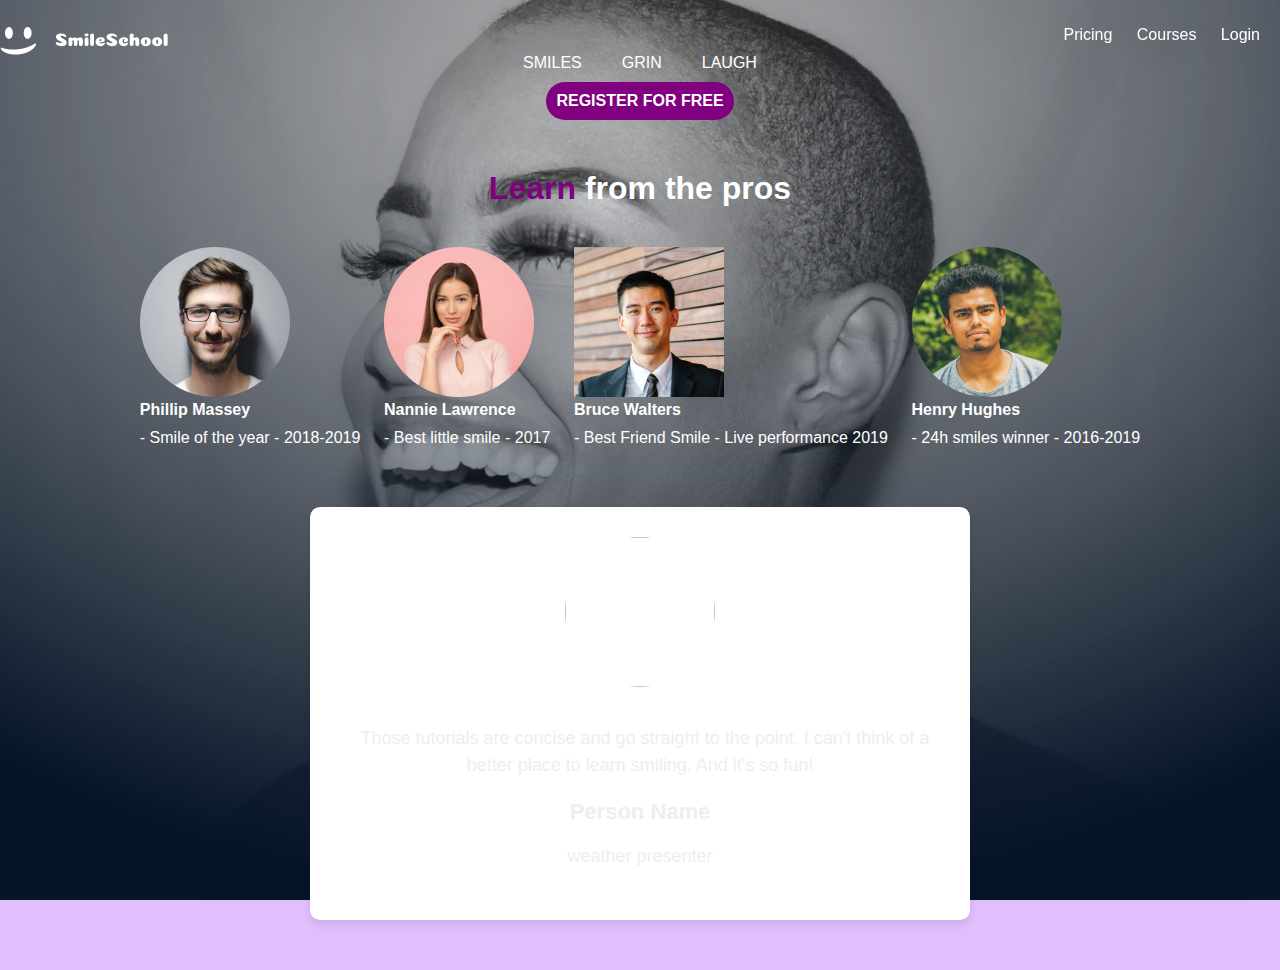
==== index.html @ 09c54f65 "new workk" ====
<!DOCTYPE html>
<html>
<head>
  <link rel="stylesheet" href="styles.css">
<title>Get Schooled</title>
</head>
<body>
  <div class="container">
    <div class="title"><strong>Get schooled </strong> </div>
    <div class="buttons">
      <a href="#" class="button">SMILES</a>
      <a href="#" class="button">GRIN</a>
      <a href="#" class="button">LAUGH</a>
    </div>
    <a href="#" class="buttoner"> <strong> REGISTER FOR FREE </strong> </a>

    <div class="section">
      <div class="section-title"> <strong> <span>Learn</span> from the pros </strong> </div>
      <div class="cards">
        <div class="card">
          <img src="1.png" alt="Phillip Massey">
          <div class="card-title">Phillip Massey</div>
          <div class="card-description">- Smile of the year - 2018-2019</div>
        </div>
        <div class="card">
          <img src="3.png" alt="Nannie Lawrence">
          <div class="card-title">Nannie Lawrence</div>
          <div class="card-description">- Best little smile - 2017</div>
        </div>
        <div class="card">
          <img src="2.png" alt="Bruce Walters">
          <div class="card-title">Bruce Walters</div>
          <div class="card-description">- Best Friend Smile - Live performance 2019</div>
        </div>
        <div class="card">
          <img src="4.png" alt="Henry Hughes">
          <div class="card-title">Henry Hughes</div>
          <div class="card-description">- 24h smiles winner - 2016-2019</div>
        </div>
      </div>
    </div>
    <div class="logo">
      <a href="#">
        <img src="logo.png">
      </a>
    </div>
    <nav class="nav">
      <ul>
        <li><a href="#">Pricing</a></li>
        <li><a href="#">Courses</a></li>
        <li><a href="#">Login</a></li>
      </ul>
    </nav>
    <div class="containerr">
      <div class="testimonial">
        <img src="https://example.com/user_end.png">
        <p>
          &it; &it; Those tutorials are concise and go straight to the point. I can't think of a better
          place to learn smiling. And it's so fun!
        </p>
        <strong>Person Name</strong>
        <p>weather presenter</p>
</body>
</html>

</head>
<body>
---- styles.css ----
body {
    font-family: Arial, sans-serif;
    background:url(Object.png);
    color: #fff;
    background-size: cover;
    background-repeat: no-repeat;
    background-position: center center;
  }
  
  .container {
    display: flex;
    flex-direction: column;
    align-items: center;
    justify-content: center;
    height: 100vh;
    width: 100vw;
    color: #eee;
  }
  
  .title {
    font-size: 4em;
    margin-bottom: 20px;
  }
  
  .buttons {
    display: flex;
    justify-content: center;
    margin-top: 20px;
    color: #eee;
  }
  
  .button {
    color: white;
    padding: 10px 10px;
    margin: 0 10px;
    border-radius: 5px;
    text-decoration: none;
  }
  .logo img {
    max-height: 200px;
  }
  .button:hover {
    background-color: #eee;
  }
  .logo {
    display: flex;
    justify-content: center;
    align-items: center;
    top: 3%;
    left: 0%;
  position: fixed;
  }
  
  .section {
    display: flex;
    flex-direction: column;
    align-items: center;
    justify-content: center;
    margin-top: 50px;
    width: 80%;
    color: white;
    span {
        color: purple;
      }
  }
  
  .section-title {
    font-size: 2em;
    margin-bottom: 20px;
  }
  
  .cards {
    display: flex;
    justify-content: space-around;
    width: 100%;
    margin-top: 20px;
  }
  

  
  .card-title {
    font-weight: bold;
    margin-bottom: 10px;
  }
  
  .card-description {
    margin-bottom: 10px;
  }
  .nav {
    position: fixed;
    top: 0;
    right: 0;
    display: flex;
    justify-content: flex-end;
    align-items: center;
    color: #fff;
    padding: 10px 20px;
    width: 100%;
  }

  .nav a {
    color: #fff;
    text-decoration: none;
    margin-left: 20px;
  }

  .nav a:hover {
    color: #ccc;
  }
  .nav li {
    display: inline-block;
  }
.buttoner {
    color: white;
    padding: 10px 10px;
    margin: 0 10px;
    border-radius: 20px;
    text-decoration: none;
    background-color: purple;
}
body {
  background-color: #e0bfff;
  margin: 0;
  font-family: sans-serif;
}

.containerr {
  display: flex;
  align-items: center;
  justify-content: center;
  padding: 50px;
}

.testimonial {
  background-color: white;
  border-radius: 10px;
  padding: 30px;
  box-shadow: 0px 4px 8px rgba(0, 0, 0, 0.1);
  text-align: center;
  max-width: 600px;
}

.testimonial img {
  width: 150px;
  height: 150px;
  border-radius: 50%;
  margin-bottom: 20px;
}

.testimonial p {
  font-size: 18px;
  line-height: 1.5;
  margin-bottom: 20px;
}

.testimonial strong {
  font-size: 22px;
}
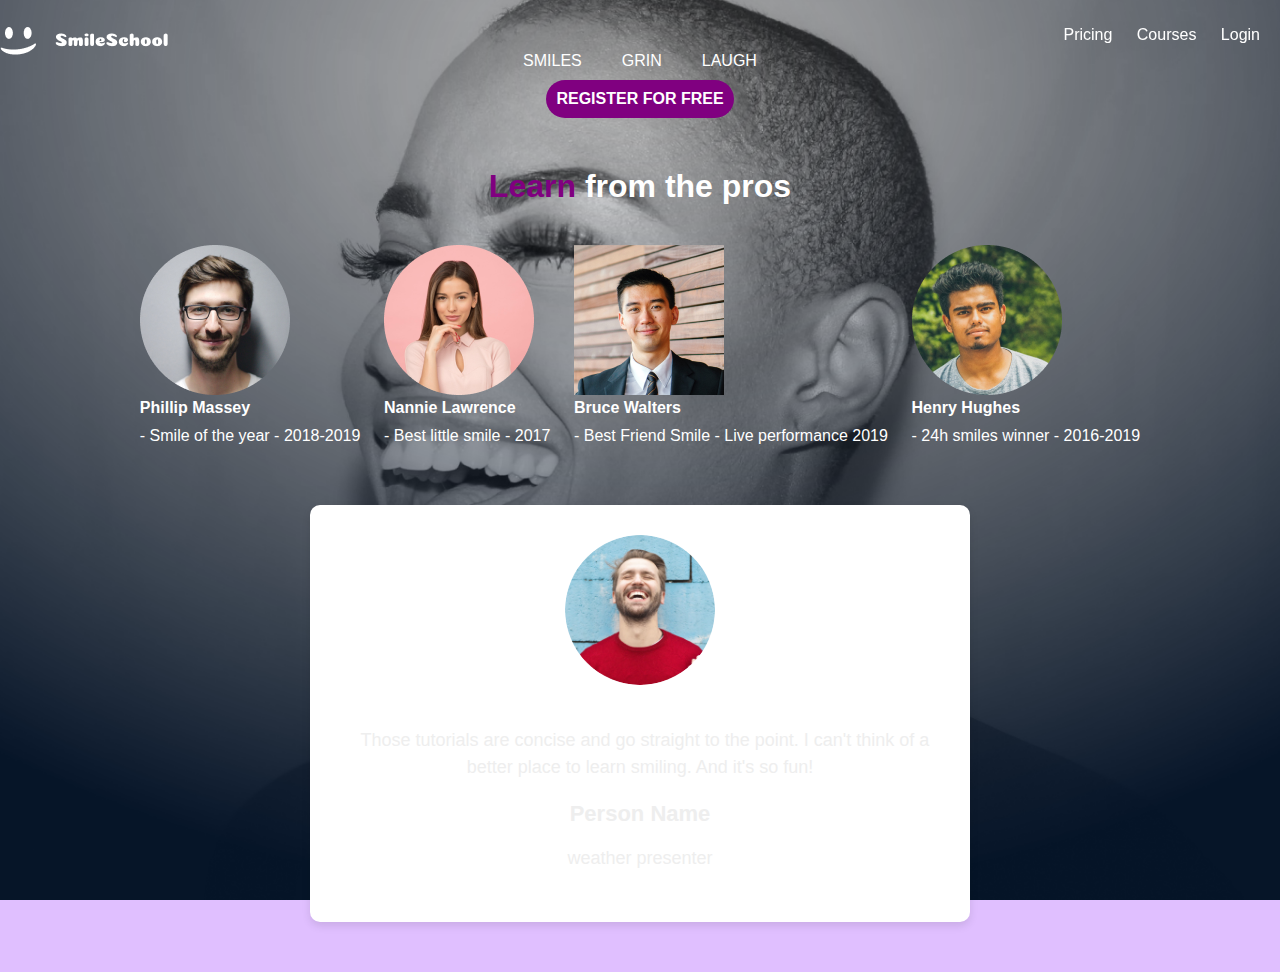
==== commit 591069e5: "new workk" ====
--- a/index.html
+++ b/index.html
@@ -53,7 +53,7 @@
     </nav>
     <div class="containerr">
       <div class="testimonial">
-        <img src="https://example.com/user_end.png">
+        <img src="5.png">
         <p>
           &it; &it; Those tutorials are concise and go straight to the point. I can't think of a better
           place to learn smiling. And it's so fun!
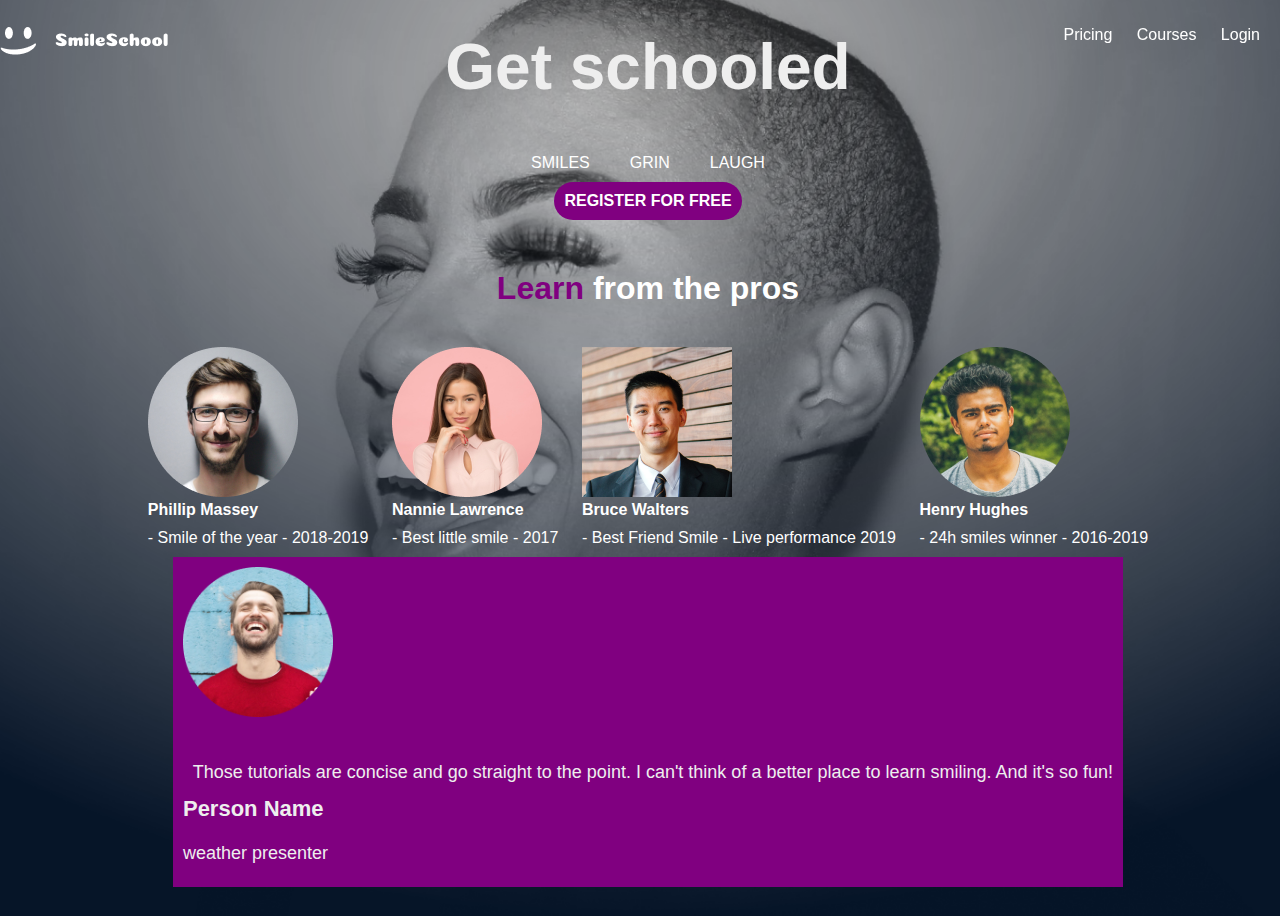
==== commit e2be7a87: "new workk" ====
--- a/index.html
+++ b/index.html
@@ -3,6 +3,8 @@
 <head>
   <link rel="stylesheet" href="styles.css">
 <title>Get Schooled</title>
+<meta charset="UTF-8">
+<meta name="viewport" content="width=divice-width, initial-scale=1.0">
 </head>
 <body>
   <div class="container">
--- a/styles.css
+++ b/styles.css
@@ -118,39 +118,29 @@
     text-decoration: none;
     background-color: purple;
 }
-body {
-  background-color: #e0bfff;
-  margin: 0;
-  font-family: sans-serif;
-}
+
 
 .containerr {
   display: flex;
   align-items: center;
   justify-content: center;
-  padding: 50px;
+  padding: 10px;
+  background-color: purple;
+  width: fit-content;
 }
 
-.testimonial {
-  background-color: white;
-  border-radius: 10px;
-  padding: 30px;
-  box-shadow: 0px 4px 8px rgba(0, 0, 0, 0.1);
-  text-align: center;
-  max-width: 600px;
-}
 
 .testimonial img {
   width: 150px;
   height: 150px;
-  border-radius: 50%;
+  border-radius: 10%;
   margin-bottom: 20px;
 }
 
 .testimonial p {
   font-size: 18px;
   line-height: 1.5;
-  margin-bottom: 20px;
+  margin-bottom: 10px;
 }
 
 .testimonial strong {
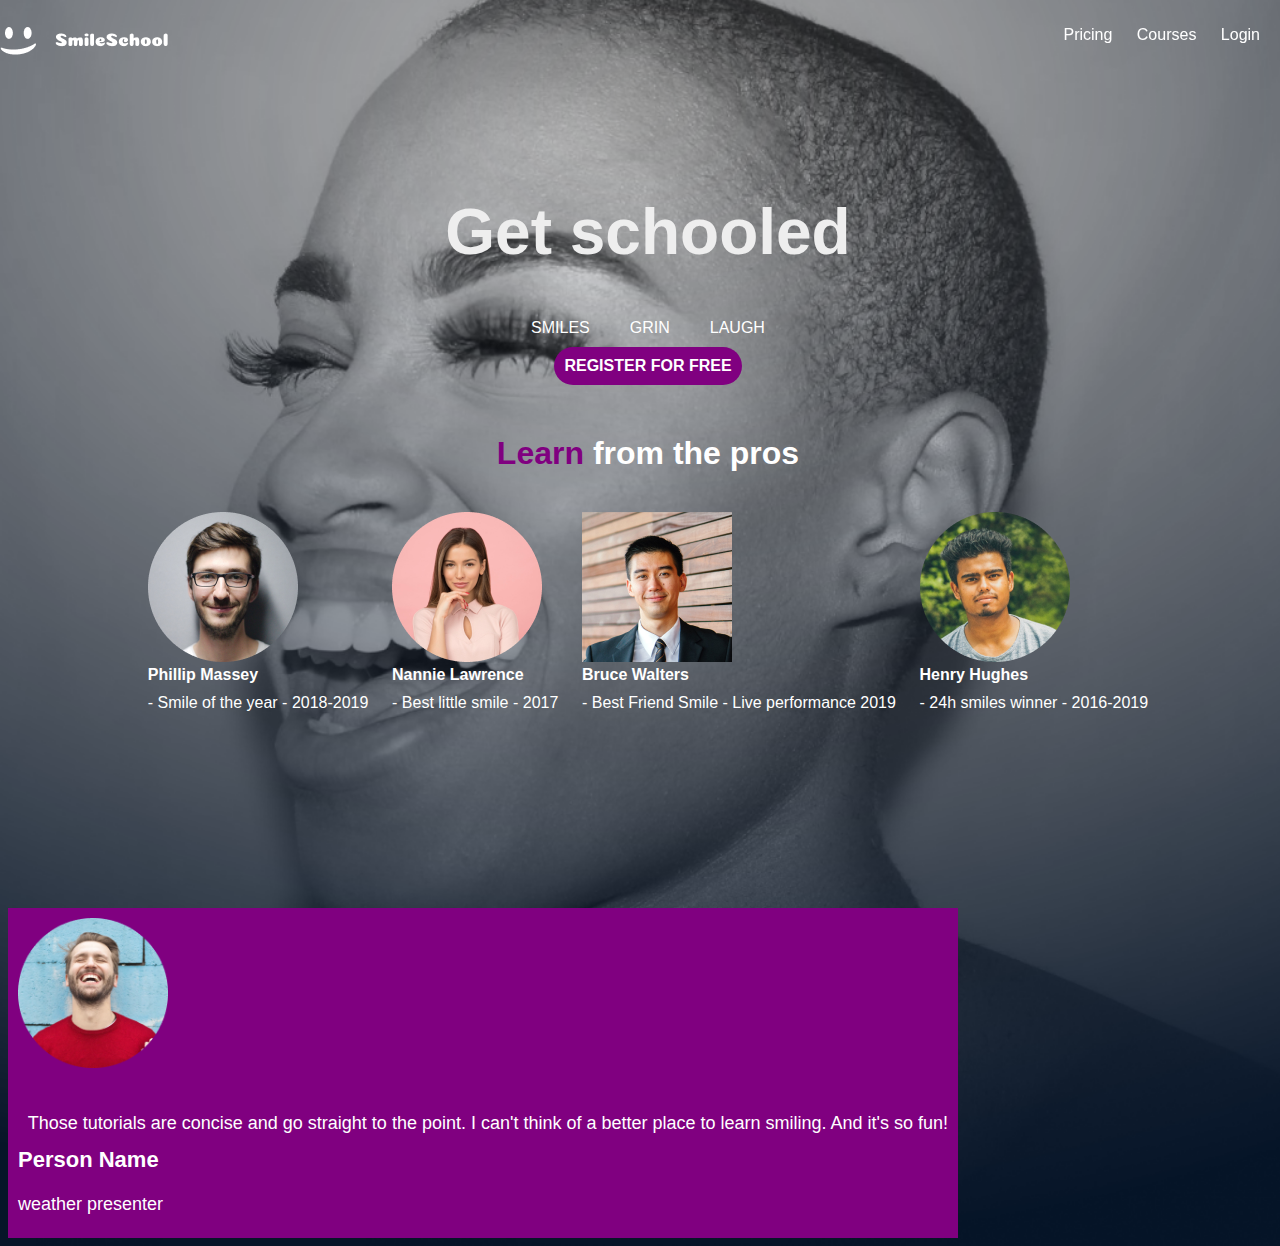
==== commit cdfef2ec: "chh" ====
--- a/index.html
+++ b/index.html
@@ -53,15 +53,17 @@
         <li><a href="#">Login</a></li>
       </ul>
     </nav>
-    <div class="containerr">
-      <div class="testimonial">
-        <img src="5.png">
-        <p>
-          &it; &it; Those tutorials are concise and go straight to the point. I can't think of a better
-          place to learn smiling. And it's so fun!
-        </p>
-        <strong>Person Name</strong>
-        <p>weather presenter</p>
+  </div>
+  <div class="containerr">
+    <div class="testimonial">
+      <img src="5.png">
+      <p>
+        &it; &it; Those tutorials are concise and go straight to the point. I can't think of a better
+        place to learn smiling. And it's so fun!
+      </p>
+      <strong>Person Name</strong>
+      <p>weather presenter</p>
+    </div>
 </body>
 </html>
 
--- a/styles.css
+++ b/styles.css
@@ -118,8 +118,6 @@
     text-decoration: none;
     background-color: purple;
 }
-
-
 .containerr {
   display: flex;
   align-items: center;
@@ -145,4 +143,5 @@
 
 .testimonial strong {
   font-size: 22px;
-}+}
+
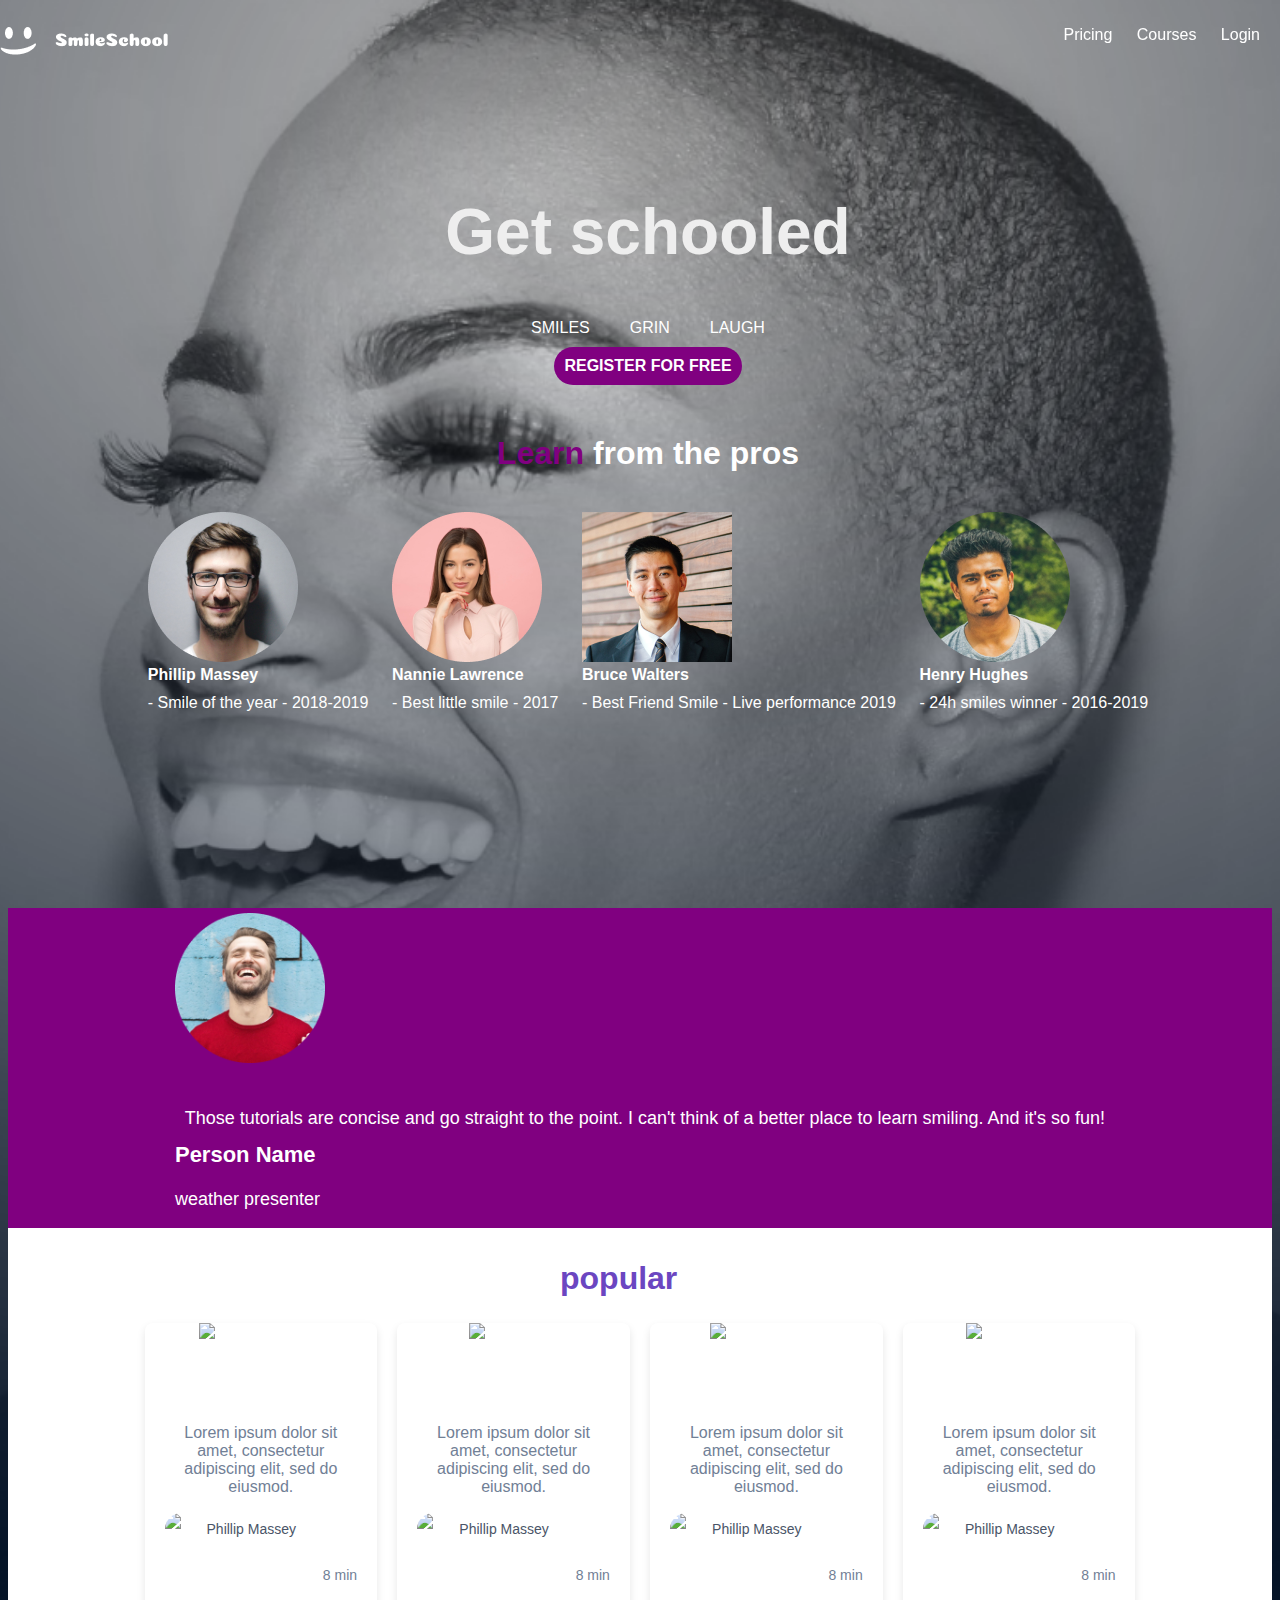
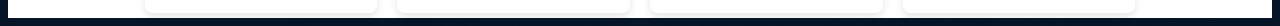
==== commit b1d85465: "changef" ====
--- a/index.html
+++ b/index.html
@@ -64,8 +64,107 @@
       <strong>Person Name</strong>
       <p>weather presenter</p>
     </div>
+  </div>
+  <section class="popular-tutorials">
+    <div class="contaier">
+        <h2>Most <span>popular</span> tutorials</h2>
+        <div class="tutorials">
+            <!-- Tutorial Card 1 -->
+            <div class="tutorial-card">
+                <img src="https://placehold.co/400x300" alt="Diagonal Smile">
+                <div class="content">
+                    <h3>Diagonal Smile</h3>
+                    <p>Lorem ipsum dolor sit amet, consectetur adipiscing elit, sed do eiusmod.</p>
+                    <div class="author">
+                        <img src="https://placehold.co/50x50" alt="Phillip Massey">
+                        <p>Phillip Massey</p>
+                    </div>
+                    <div class="rating-duration">
+                        <div class="rating">
+                            <i class="fas fa-star"></i>
+                            <i class="fas fa-star"></i>
+                            <i class="fas fa-star"></i>
+                            <i class="fas fa-star"></i>
+                            <i class="fas fa-star"></i>
+                        </div>
+                        <p>8 min</p>
+                    </div>
+                </div>
+            </div>
+            <!-- Tutorial Card 2 -->
+            <div class="tutorial-card">
+                <img src="https://placehold.co/400x300" alt="Sad Smile">
+                <div class="content">
+                    <h3>Sad Smile</h3>
+                    <p>Lorem ipsum dolor sit amet, consectetur adipiscing elit, sed do eiusmod.</p>
+                    <div class="author">
+                        <img src="https://placehold.co/50x50" alt="Phillip Massey">
+                        <p>Phillip Massey</p>
+                    </div>
+                    <div class="rating-duration">
+                        <div class="rating">
+                            <i class="fas fa-star"></i>
+                            <i class="fas fa-star"></i>
+                            <i class="fas fa-star"></i>
+                            <i class="fas fa-star"></i>
+                            <i class="fas fa-star"></i>
+                        </div>
+                        <p>8 min</p>
+                    </div>
+                </div>
+            </div>
+            <!-- Tutorial Card 3 -->
+            <div class="tutorial-card">
+                <img src="https://placehold.co/400x300" alt="Natural Smile">
+                <div class="content">
+                    <h3>Natural Smile</h3>
+                    <p>Lorem ipsum dolor sit amet, consectetur adipiscing elit, sed do eiusmod.</p>
+                    <div class="author">
+                        <img src="https://placehold.co/50x50" alt="Phillip Massey">
+                        <p>Phillip Massey</p>
+                    </div>
+                    <div class="rating-duration">
+                        <div class="rating">
+                            <i class="fas fa-star"></i>
+                            <i class="fas fa-star"></i>
+                            <i class="fas fa-star"></i>
+                            <i class="fas fa-star"></i>
+                            <i class="fas fa-star"></i>
+                        </div>
+                        <p>8 min</p>
+                    </div>
+                </div>
+            </div>
+            <!-- Tutorial Card 4 -->
+            <div class="tutorial-card">
+                <img src="https://placehold.co/400x300" alt="Happy Smile">
+                <div class="content">
+                    <h3>Happy Smile</h3>
+                    <p>Lorem ipsum dolor sit amet, consectetur adipiscing elit, sed do eiusmod.</p>
+                    <div class="author">
+                        <img src="https://placehold.co/50x50" alt="Phillip Massey">
+                        <p>Phillip Massey</p>
+                    </div>
+                    <div class="rating-duration">
+                        <div class="rating">
+                            <i class="fas fa-star"></i>
+                            <i class="fas fa-star"></i>
+                            <i class="fas fa-star"></i>
+                            <i class="fas fa-star"></i>
+                            <i class="fas fa-star"></i>
+                        </div>
+                        <p>8 min</p>
+                    </div>
+                </div>
+            </div>
+        </div>
+    </div>
+</section>
+</body>
+    
+       
 </body>
 </html>
 
 </head>
-<body>
+
--- a/styles.css
+++ b/styles.css
@@ -122,9 +122,9 @@
   display: flex;
   align-items: center;
   justify-content: center;
-  padding: 10px;
+  padding: 5px;
   background-color: purple;
-  width: fit-content;
+  width: stretch;
 }
 
 
@@ -145,3 +145,87 @@
   font-size: 22px;
 }
 
+.popular-tutorials {
+  background-color: #fff;
+  padding: 5px 0;
+  text-align: center;
+}
+
+.popular-tutorials h2 {
+  font-size: 2rem;
+  font-weight: 300;
+}
+
+.popular-tutorials h2 span {
+  color: #6b46c1;
+  font-weight: 600;
+}
+
+.contaier {
+  width: 80%;
+  margin: 0 auto;
+}
+
+.tutorials {
+  display: flex;
+  justify-content: space-around;
+  margin-top: 2px;
+}
+
+.tutorial-card {
+  background-color: #fff;
+  box-shadow: 0 4px 8px rgba(0, 0, 0, 0.1);
+  border-radius: 8px;
+  overflow: hidden;
+  width: 23%;
+}
+
+.tutorial-card img {
+  width: 100%;
+  height: auto;
+}
+
+.tutorial-card .content {
+  padding: 20px;
+}
+
+.tutorial-card h3 {
+  font-size: 1.25rem;
+  font-weight: 600;
+}
+
+.tutorial-card p {
+  color: #718096;
+  margin: 10px 0;
+}
+
+.author {
+  display: flex;
+  align-items: center;
+  margin-top: 15px;
+}
+
+.author img {
+  width: 32px;
+  height: 32px;
+  border-radius: 50%;
+}
+
+.author p {
+  margin-left: 10px;
+  font-size: 0.875rem;
+  color: #4a5568;
+}
+
+.rating-duration {
+  display: flex;
+  justify-content: space-between;
+  align-items: center;
+  margin-top: 10px;
+  font-size: 0.875rem;
+  color: #6b46c1;
+}
+
+.rating .fas {
+  margin-right: 2px;
+}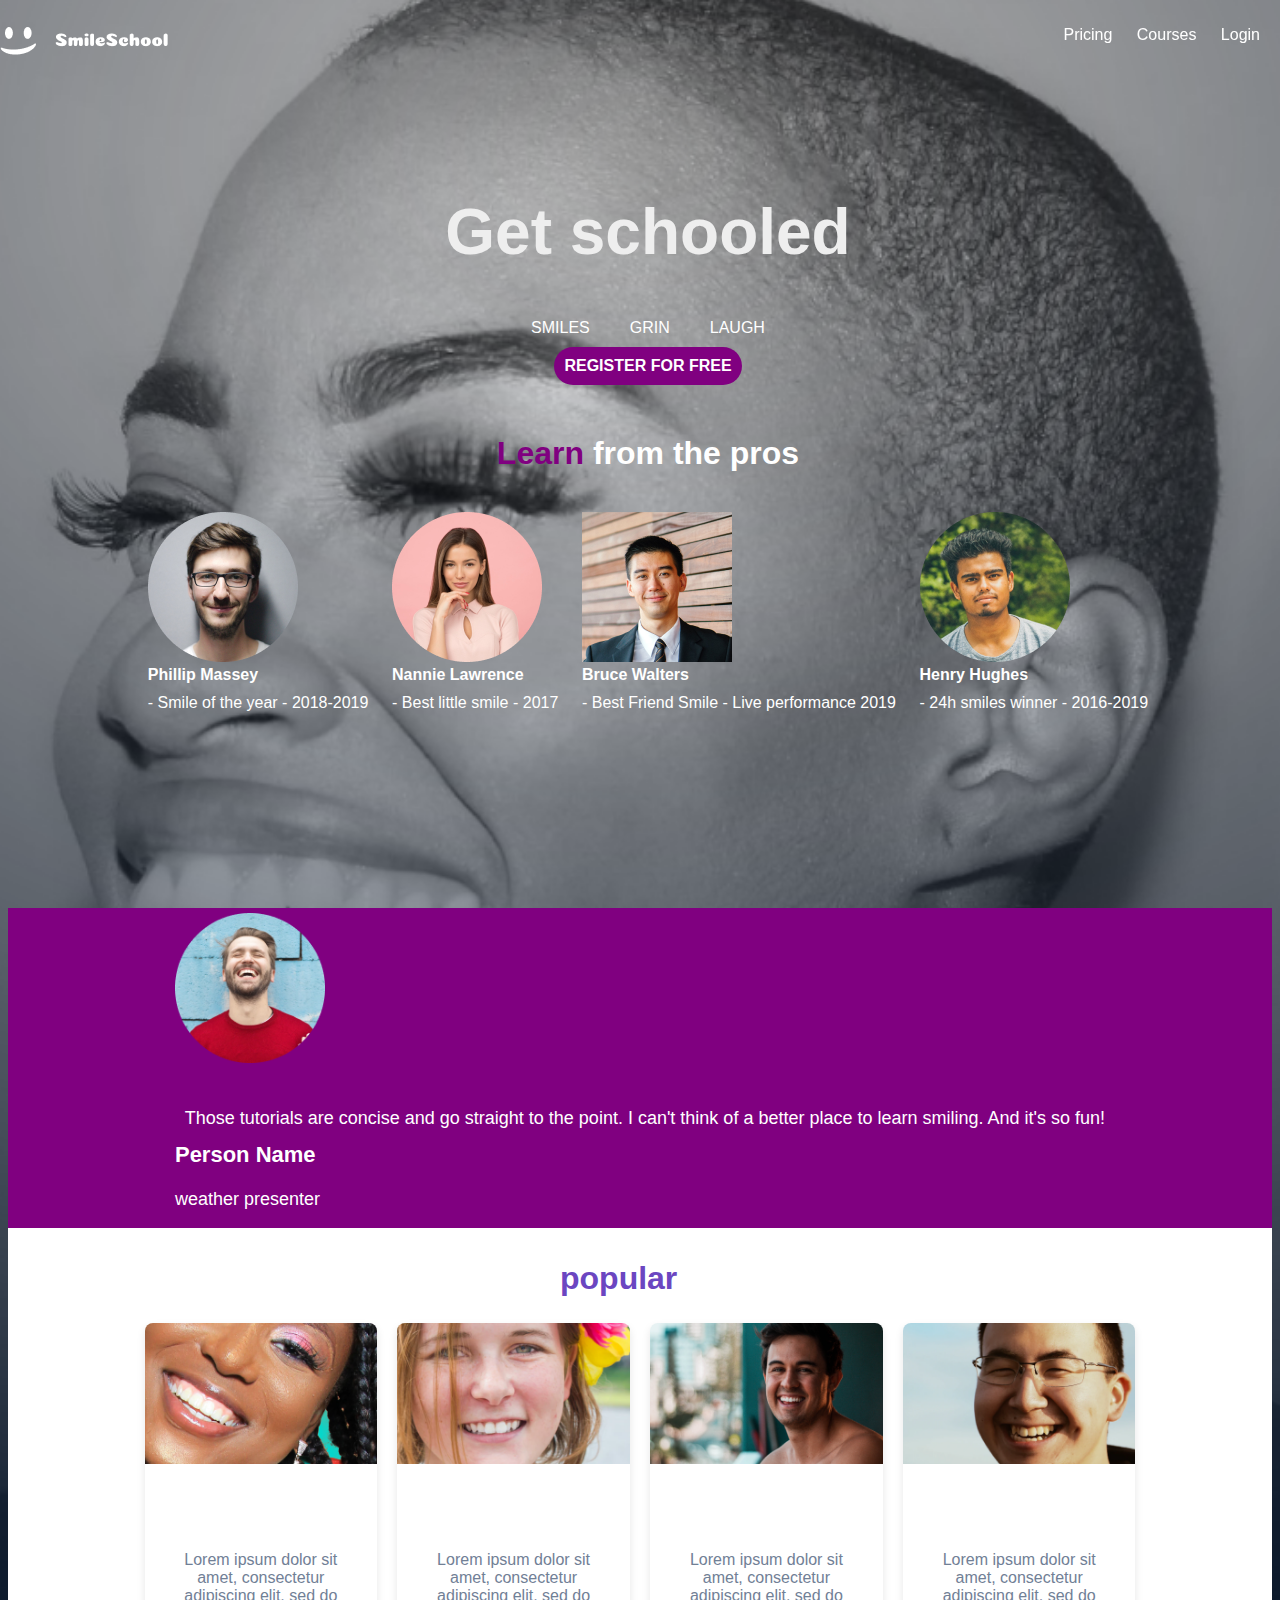
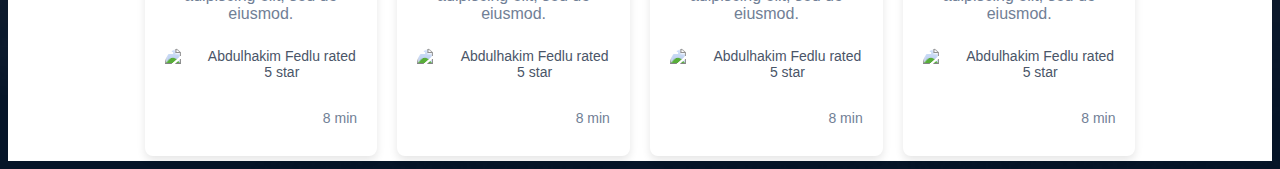
==== commit 1832b472: "changef" ====
--- a/index.html
+++ b/index.html
@@ -71,13 +71,13 @@
         <div class="tutorials">
             <!-- Tutorial Card 1 -->
             <div class="tutorial-card">
-                <img src="https://placehold.co/400x300" alt="Diagonal Smile">
+                <img src="9.png" alt="Diagonal Smile">
                 <div class="content">
                     <h3>Diagonal Smile</h3>
                     <p>Lorem ipsum dolor sit amet, consectetur adipiscing elit, sed do eiusmod.</p>
                     <div class="author">
                         <img src="https://placehold.co/50x50" alt="Phillip Massey">
-                        <p>Phillip Massey</p>
+                        <p>Abdulhakim Fedlu rated 5 star</p>
                     </div>
                     <div class="rating-duration">
                         <div class="rating">
@@ -93,13 +93,13 @@
             </div>
             <!-- Tutorial Card 2 -->
             <div class="tutorial-card">
-                <img src="https://placehold.co/400x300" alt="Sad Smile">
+                <img src="7.png" alt="Sad Smile">
                 <div class="content">
                     <h3>Sad Smile</h3>
                     <p>Lorem ipsum dolor sit amet, consectetur adipiscing elit, sed do eiusmod.</p>
                     <div class="author">
                         <img src="https://placehold.co/50x50" alt="Phillip Massey">
-                        <p>Phillip Massey</p>
+                        <p>Abdulhakim Fedlu rated 5 star</p>
                     </div>
                     <div class="rating-duration">
                         <div class="rating">
@@ -115,13 +115,13 @@
             </div>
             <!-- Tutorial Card 3 -->
             <div class="tutorial-card">
-                <img src="https://placehold.co/400x300" alt="Natural Smile">
+                <img src="8.png" alt="Natural Smile">
                 <div class="content">
                     <h3>Natural Smile</h3>
                     <p>Lorem ipsum dolor sit amet, consectetur adipiscing elit, sed do eiusmod.</p>
                     <div class="author">
                         <img src="https://placehold.co/50x50" alt="Phillip Massey">
-                        <p>Phillip Massey</p>
+                        <p>Abdulhakim Fedlu rated 5 star</p>
                     </div>
                     <div class="rating-duration">
                         <div class="rating">
@@ -137,13 +137,13 @@
             </div>
             <!-- Tutorial Card 4 -->
             <div class="tutorial-card">
-                <img src="https://placehold.co/400x300" alt="Happy Smile">
+                <img src="6.png" alt="Happy Smile">
                 <div class="content">
                     <h3>Happy Smile</h3>
                     <p>Lorem ipsum dolor sit amet, consectetur adipiscing elit, sed do eiusmod.</p>
                     <div class="author">
                         <img src="https://placehold.co/50x50" alt="Phillip Massey">
-                        <p>Phillip Massey</p>
+                        <p>Abdulhakim Fedlu rated 5 star</p>
                     </div>
                     <div class="rating-duration">
                         <div class="rating">
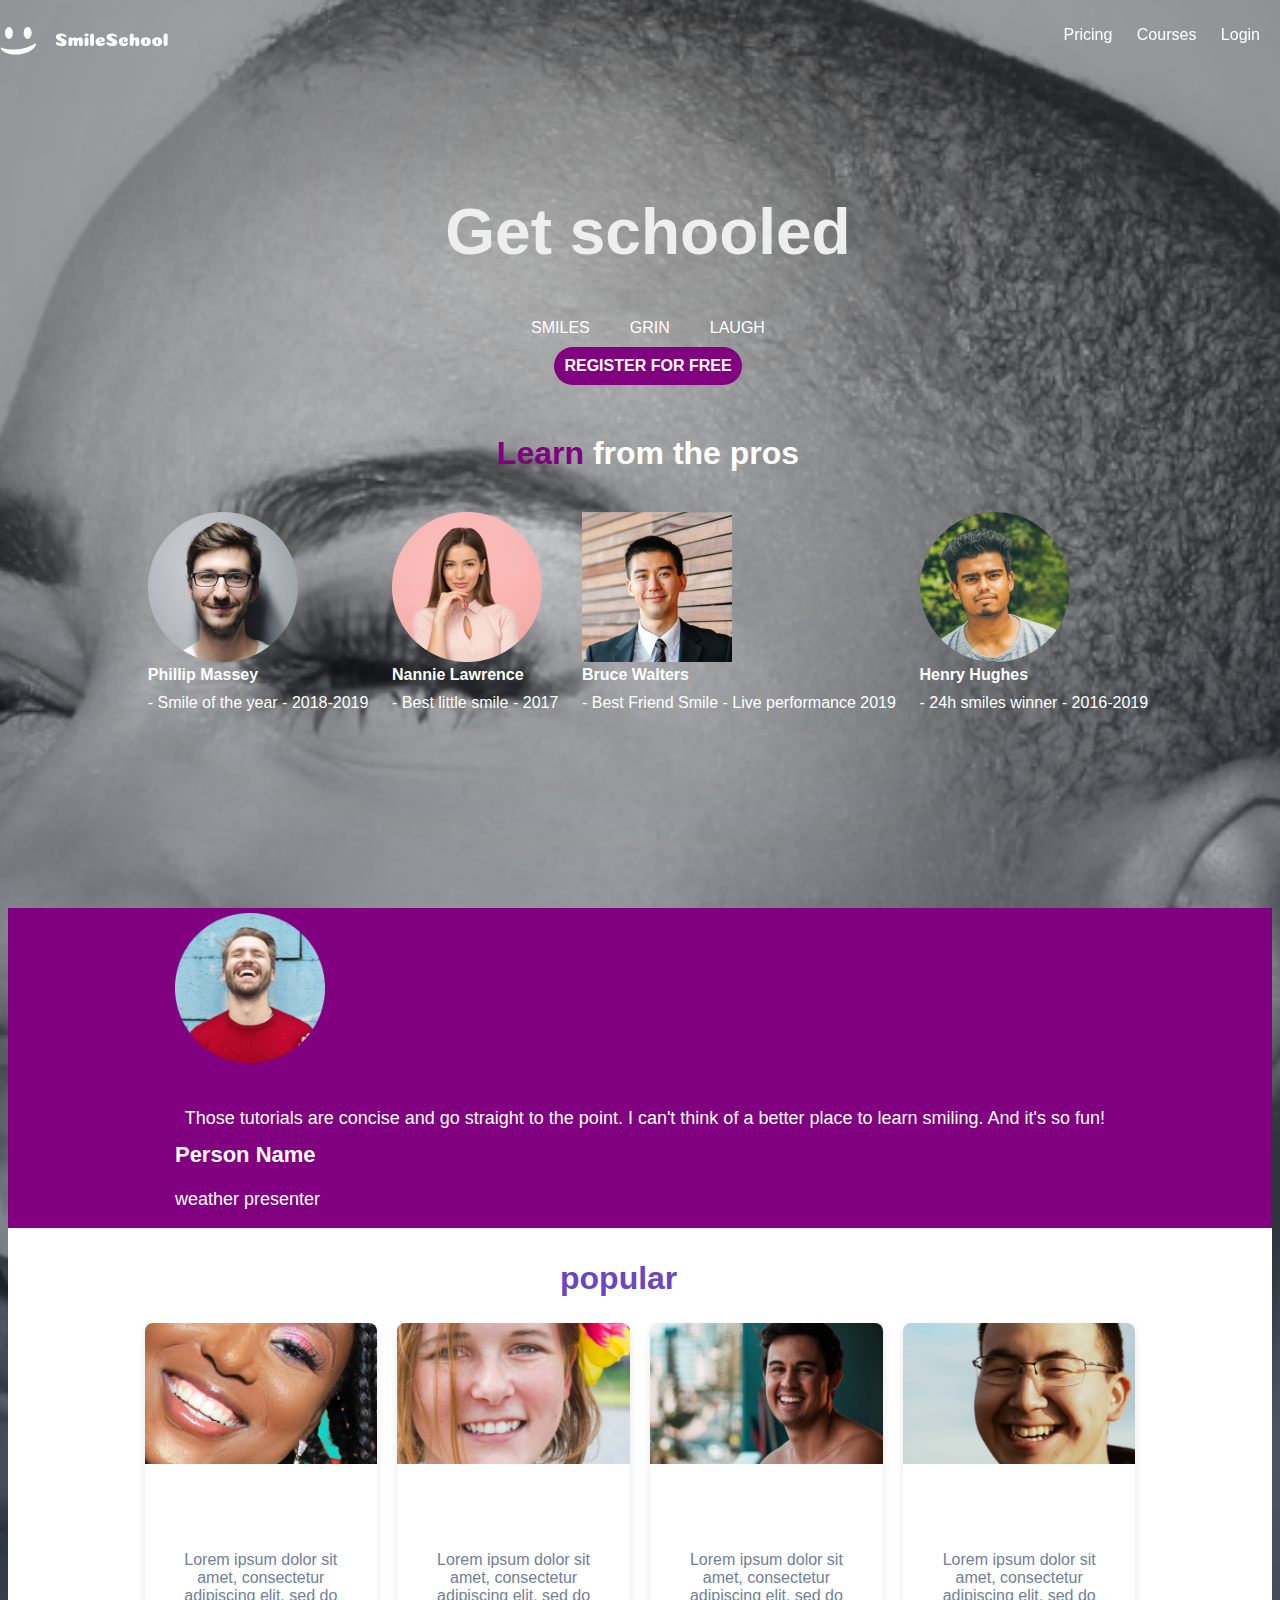
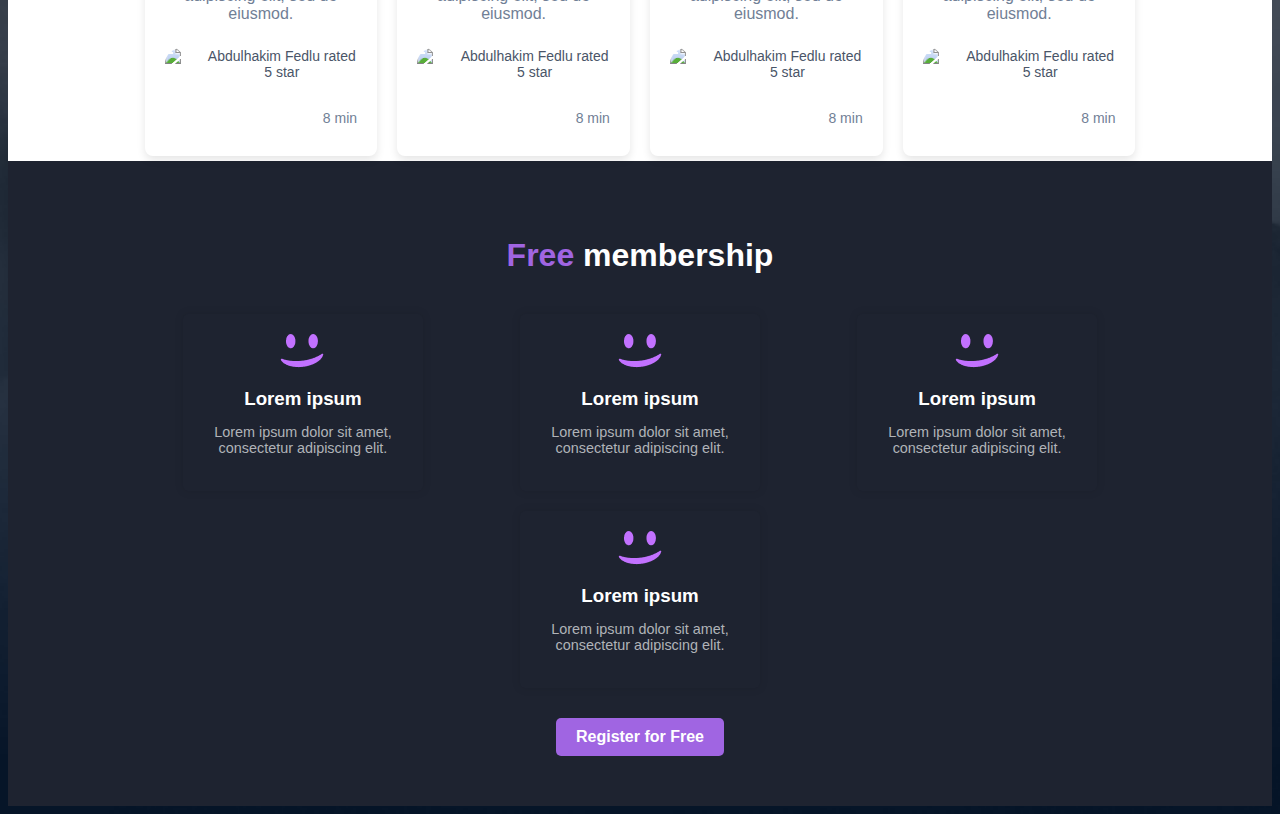
==== commit 6699fe47: "changef" ====
--- a/index.html
+++ b/index.html
@@ -160,6 +160,42 @@
         </div>
     </div>
 </section>
+<section class="membership">
+  <div class="continer">
+      <h2><span class="highlight">Free</span> membership</h2>
+      <div class="membership-list">
+          <div class="benefit">
+              <div class="icon">
+                <img src="smile.png">
+              </div>
+              <h3>Lorem ipsum</h3>
+              <p>Lorem ipsum dolor sit amet, consectetur adipiscing elit.</p>
+          </div>
+          <div class="benefit">
+              <div class="icon">
+                <img src="smile.png">
+              </div>
+              <h3>Lorem ipsum</h3>
+              <p>Lorem ipsum dolor sit amet, consectetur adipiscing elit.</p>
+          </div>
+          <div class="benefit">
+              <div class="icon">
+                <img src="smile.png">
+              </div>
+              <h3>Lorem ipsum</h3>
+              <p>Lorem ipsum dolor sit amet, consectetur adipiscing elit.</p>
+          </div>
+          <div class="benefit">
+              <div class="icon">
+                <img src="smile.png">
+              </div>
+              <h3>Lorem ipsum</h3>
+              <p>Lorem ipsum dolor sit amet, consectetur adipiscing elit.</p>
+          </div>
+      </div>
+      <a href="#" class="btn">Register for Free</a>
+  </div>
+</section>
 </body>
     
        
--- a/styles.css
+++ b/styles.css
@@ -228,4 +228,65 @@
 
 .rating .fas {
   margin-right: 2px;
+}
+.continer {
+  width: 80%;
+  margin: 0 auto;
+  text-align: center;
+}
+
+.membership {
+  background-color: #1e2330;
+  color: white;
+  padding: 50px 0;
+}
+
+.membership h2 {
+  font-size: 2em;
+  margin-bottom: 30px;
+}
+
+.highlight {
+  color: #a065e2;
+}
+
+.membership-list {
+  display: flex;
+  justify-content: space-around;
+  flex-wrap: wrap;
+}
+
+.benefit {
+  background-color: #1e2330;
+  padding: 20px;
+  margin: 10px;
+  border-radius: 5px;
+  box-shadow: 0 0 10px rgba(0, 0, 0, 0.1);
+  width: 200px;
+  text-align: center;
+}
+
+.icon {
+  font-size: 2em;
+  color: #a065e2;
+}
+
+.benefit h3 {
+  margin: 10px 0;
+}
+
+.benefit p {
+  font-size: 0.9em;
+  color: #b0b3b8;
+}
+
+.btn {
+  background-color: #a065e2;
+  color: white;
+  padding: 10px 20px;
+  text-decoration: none;
+  border-radius: 5px;
+  margin-top: 20px;
+  display: inline-block;
+  font-weight: bold;
 }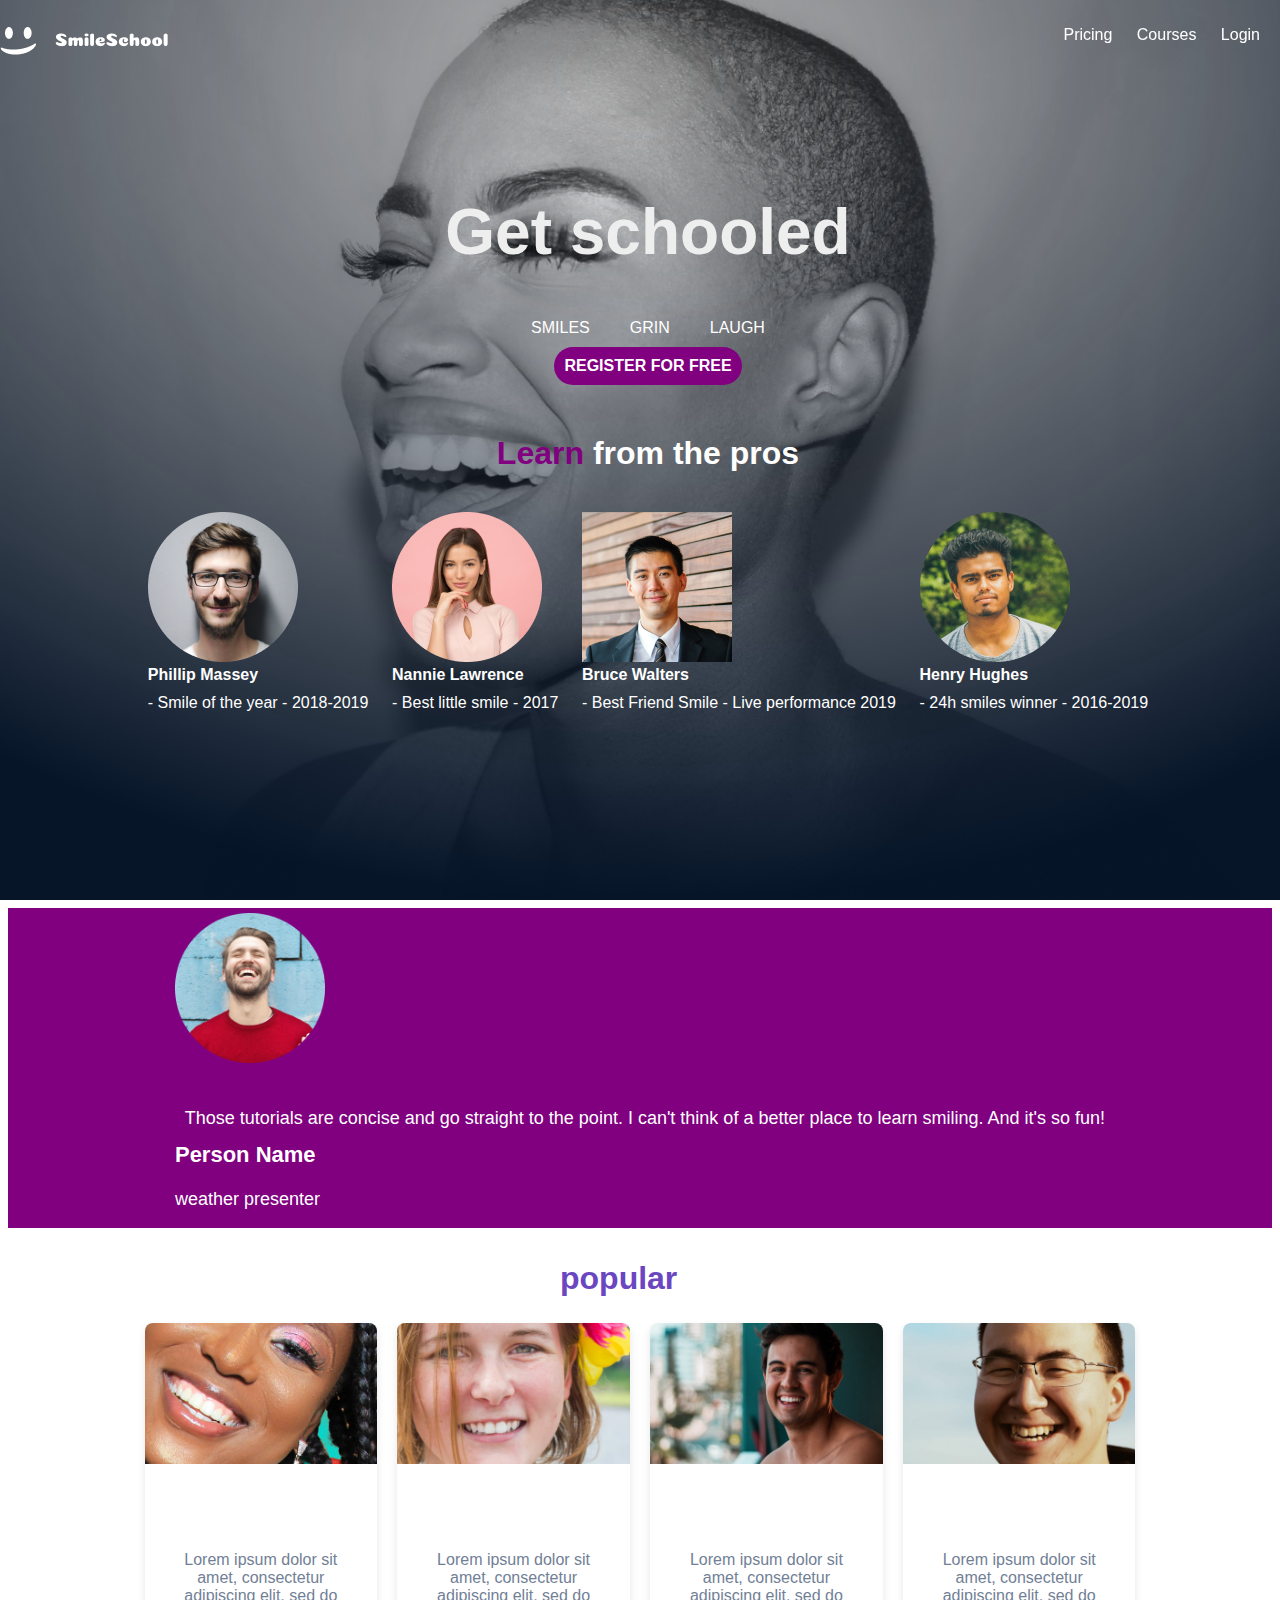
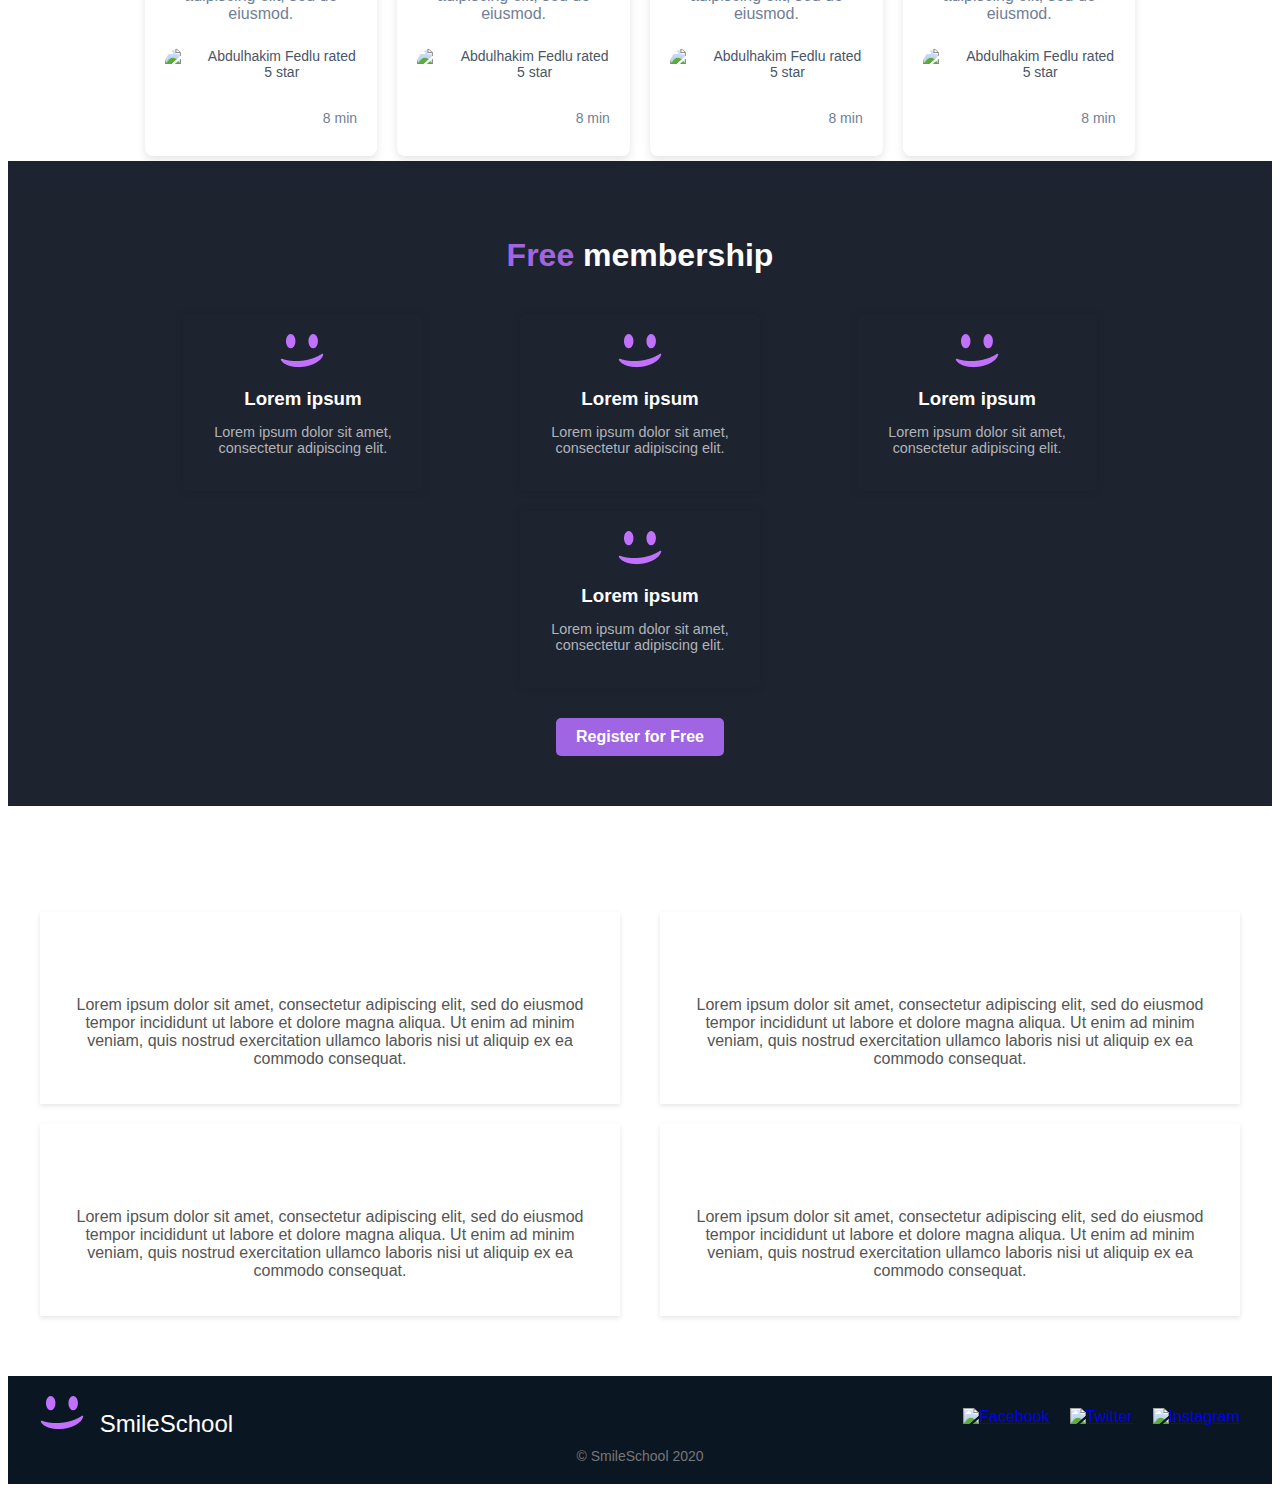
==== commit e8d85b6d: "cnn" ====
--- a/index.html
+++ b/index.html
@@ -196,6 +196,46 @@
       <a href="#" class="btn">Register for Free</a>
   </div>
 </section>
+<section class="faq-section">
+  <h1>F.A.Q.</h1>
+  <div class="faq-container">
+      <div class="faq-item">
+          <h2>How does this work?</h2>
+          <p>Lorem ipsum dolor sit amet, consectetur adipiscing elit, sed do eiusmod tempor incididunt ut labore et dolore magna aliqua. Ut enim ad minim veniam, quis nostrud exercitation ullamco laboris nisi ut aliquip ex ea commodo consequat.</p>
+      </div>
+      <div class="faq-item">
+          <h2>How does this work?</h2>
+          <p>Lorem ipsum dolor sit amet, consectetur adipiscing elit, sed do eiusmod tempor incididunt ut labore et dolore magna aliqua. Ut enim ad minim veniam, quis nostrud exercitation ullamco laboris nisi ut aliquip ex ea commodo consequat.</p>
+      </div>
+      <div class="faq-item">
+          <h2>How does this work?</h2>
+          <p>Lorem ipsum dolor sit amet, consectetur adipiscing elit, sed do eiusmod tempor incididunt ut labore et dolore magna aliqua. Ut enim ad minim veniam, quis nostrud exercitation ullamco laboris nisi ut aliquip ex ea commodo consequat.</p>
+      </div>
+      <div class="faq-item">
+          <h2>How does this work?</h2>
+          <p>Lorem ipsum dolor sit amet, consectetur adipiscing elit, sed do eiusmod tempor incididunt ut labore et dolore magna aliqua. Ut enim ad minim veniam, quis nostrud exercitation ullamco laboris nisi ut aliquip ex ea commodo consequat.</p>
+      </div>
+  </div>
+</section>
+</main>
+
+<footer>
+<div class="footer-container">
+  <div class="footer-logo">
+    <img src="smile.png">
+      <span class="smile"></span> SmileSchool
+    
+  </div>
+  <div class="footer-socials">
+      <a href="#" class="social-link"><img src="facebook-icon.png" alt="Facebook"></a>
+      <a href="#" class="social-link"><img src="twitter-icon.png" alt="Twitter"></a>
+      <a href="#" class="social-link"><img src="instagram-icon.png" alt="Instagram"></a>
+  </div>
+</div>
+<div class="footer-bottom">
+  &copy; SmileSchool 2020
+</div>
+</footer>
 </body>
     
        
--- a/styles.css
+++ b/styles.css
@@ -5,6 +5,7 @@
     background-size: cover;
     background-repeat: no-repeat;
     background-position: center center;
+    background-attachment: fixed;
   }
   
   .container {
@@ -289,4 +290,81 @@
   margin-top: 20px;
   display: inline-block;
   font-weight: bold;
+}
+.faq-section {
+  text-align: center;
+  margin-bottom: 60px;
+}
+
+.faq-section h1 {
+  font-size: 36px;
+  margin-bottom: 40px;
+}
+
+.faq-container {
+  display: flex;
+  justify-content: space-between;
+  flex-wrap: wrap;
+  max-width: 1200px;
+  margin: 0 auto;
+  gap: 20px;
+}
+
+.faq-item {
+  background-color: #ffffff;
+  padding: 20px;
+  box-shadow: 0 2px 5px rgba(0, 0, 0, 0.1);
+  width: calc(50% - 20px);
+  box-sizing: border-box;
+}
+
+.faq-item h2 {
+  font-size: 24px;
+  margin-bottom: 10px;
+}
+
+.faq-item p {
+  font-size: 16px;
+  color: #555;
+}
+
+footer {
+  background-color: #0B1623;
+  color: #ffffff;
+  text-align: center;
+  padding: 20px 0;
+}
+
+.footer-container {
+  display: flex;
+  justify-content: space-between;
+  align-items: center;
+  max-width: 1200px;
+  margin: 0 auto;
+  padding: 0 20px;
+}
+
+.footer-logo {
+  font-size: 24px;
+}
+
+.smile {
+  font-size: 24px;
+  margin-right: 8px;
+}
+
+.footer-socials {
+  display: flex;
+  gap: 20px;
+}
+
+.social-link img {
+  width: 24px;
+  height: 24px;
+}
+
+.footer-bottom {
+  margin-top: 10px;
+  font-size: 14px;
+  color: #777;
 }